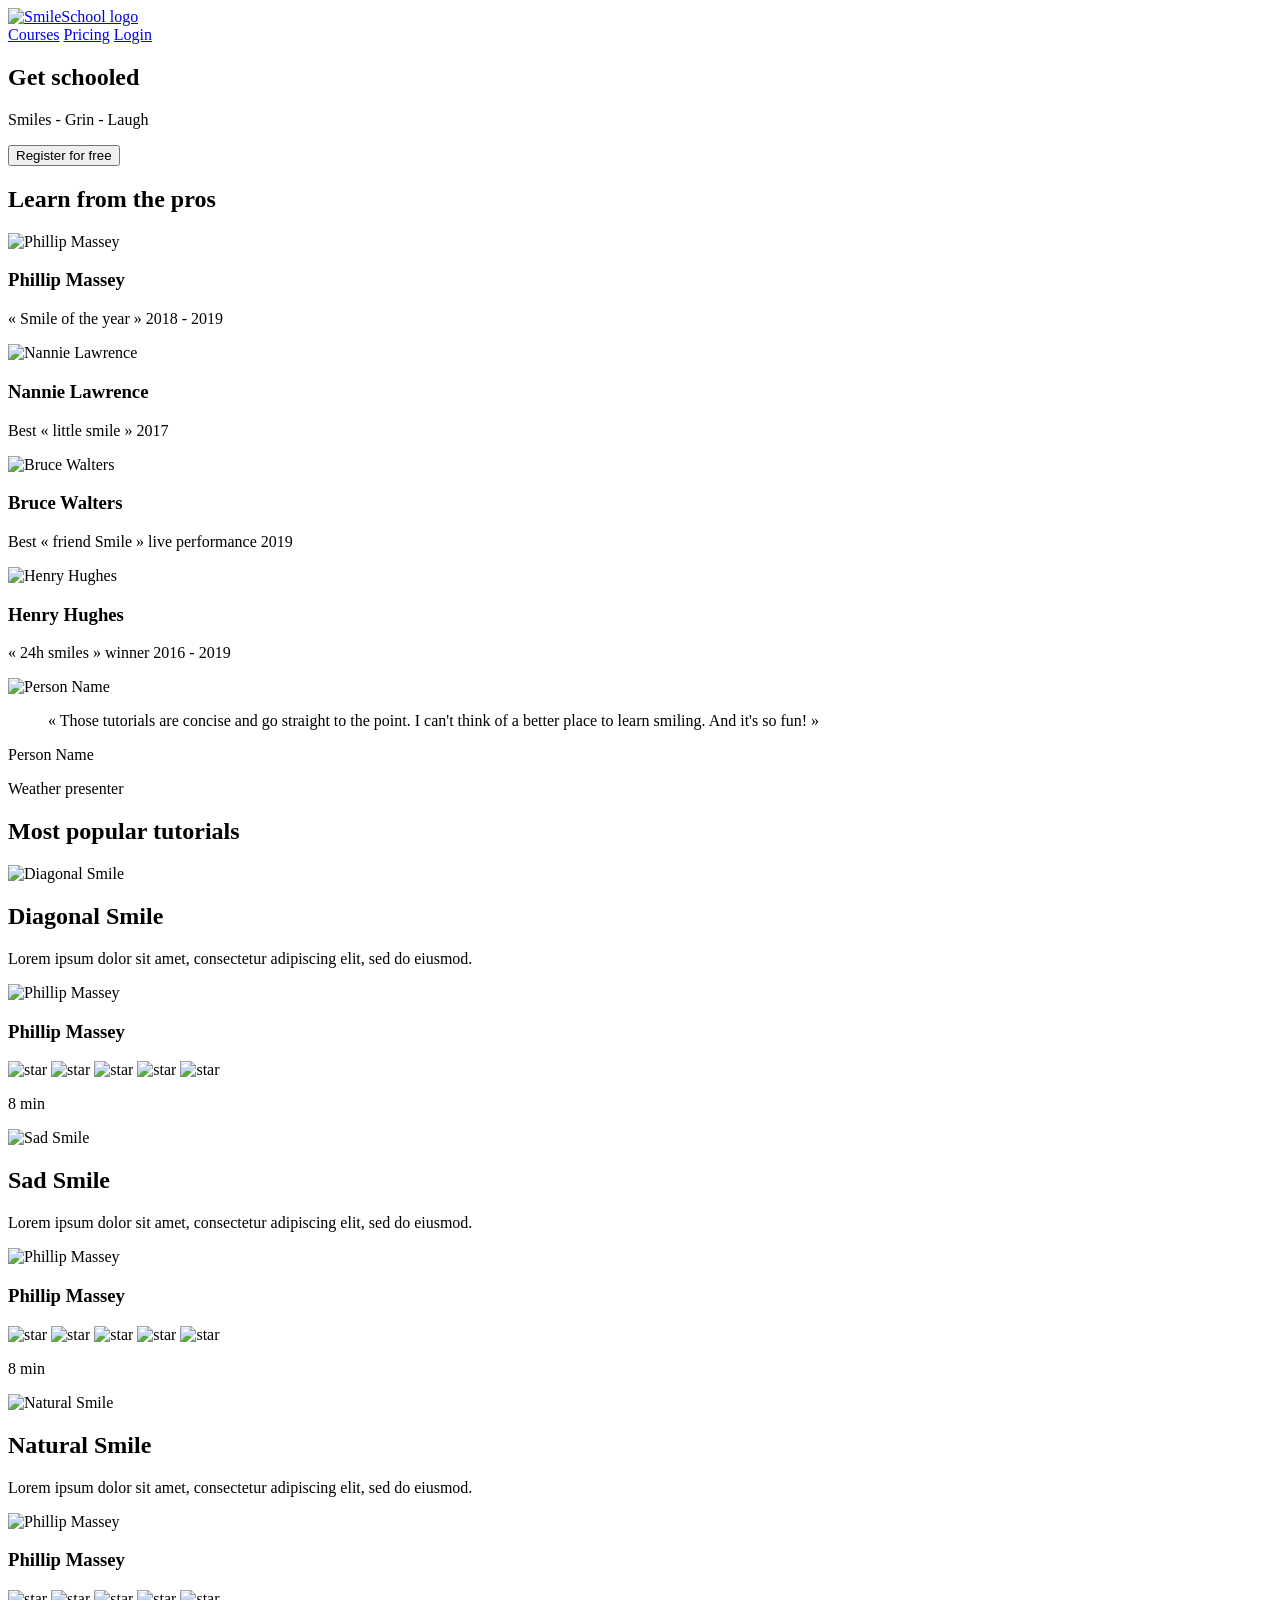
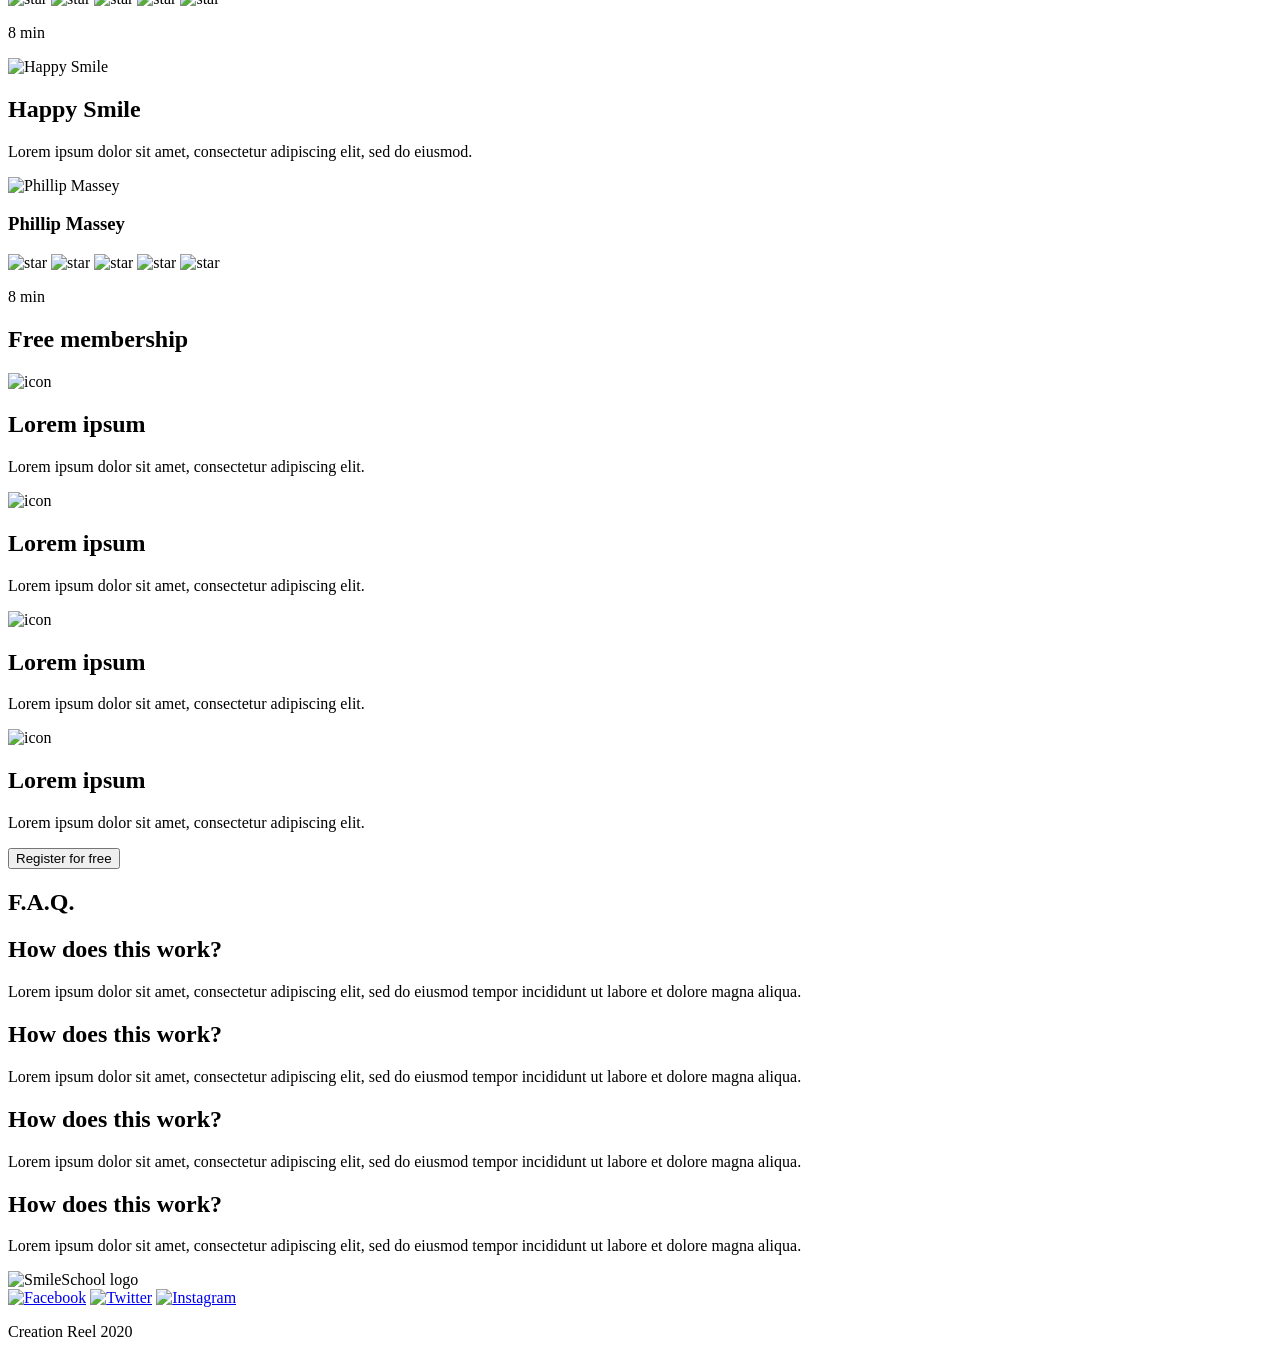
==== css_advanced/index.html @ 444fc59e "Copy indesx.html" ====
<!DOCTYPE html>
<html>
  <head>
    <meta charset="UTF-8">
    <title>SmileSchool</title>
    <link href="styles.css" rel="stylesheet">
  </head>
  <body>

<header>
  <div>
    <a href="#"><img src="logo.png" alt="SmileSchool logo" /></a>
  </div>
  <div>
    <a href="#">Courses</a>
    <a href="#">Pricing</a>
    <a href="#">Login</a>
  </div>

  <main>
  <section>

    <div>
      <h1>Get schooled</h1>
      <p>Smiles - Grin - Laugh</p>
      <button>Register for free</button>
    </div>

    <div>
      <h2>Learn from the pros</h2>
      <div>

        <div>
          <img src="phillip-massey.jpg" alt="Phillip Massey" />
          <h3>Phillip Massey</h3>
          <p>« Smile of the year » 2018 - 2019</p>
        </div>

        <div>
          <img src="nannie-lawrence.jpg" alt="Nannie Lawrence" />
          <h3>Nannie Lawrence</h3>
          <p>Best « little smile » 2017</p>
        </div>

        <div>
          <img src="bruce-walters.jpg" alt="Bruce Walters" />
          <h3>Bruce Walters</h3>
          <p>Best « friend Smile » live performance 2019</p>
        </div>

        <div>
          <img src="henry-hughes.jpg" alt="Henry Hughes" />
          <h3>Henry Hughes</h3>
          <p>« 24h smiles » winner 2016 - 2019</p>
        </div>

      </div>
    </div>

  </section>
  <main>
  <section>
    <!-- banner content from before -->
  </section>

  <section>
    <div>
      <img src="person-name.jpg" alt="Person Name" />
      <div>
        <blockquote>
          « Those tutorials are concise and go straight to the point.
          I can't think of a better place to learn smiling. And it's so fun! »
        </blockquote>
        <p>Person Name</p>
        <p>Weather presenter</p>
      </div>
    </div>
  </section>

  <section>
  <h1>Most popular tutorials</h1>

  <div>

    <div>
      <img src="diagonal-smile.jpg" alt="Diagonal Smile" />
      <h2>Diagonal Smile</h2>
      <p>Lorem ipsum dolor sit amet, consectetur adipiscing elit, sed do eiusmod.</p>
      <div>
        <img src="phillip-massey-thumb.jpg" alt="Phillip Massey" />
        <h3>Phillip Massey</h3>
      </div>
      <div>
        <div>
          <img src="star.png" alt="star" />
          <img src="star.png" alt="star" />
          <img src="star.png" alt="star" />
          <img src="star.png" alt="star" />
          <img src="star.png" alt="star" />
        </div>
        <p>8 min</p>
      </div>
    </div>

    <div>
      <img src="sad-smile.jpg" alt="Sad Smile" />
      <h2>Sad Smile</h2>
      <p>Lorem ipsum dolor sit amet, consectetur adipiscing elit, sed do eiusmod.</p>
      <div>
        <img src="phillip-massey-thumb.jpg" alt="Phillip Massey" />
        <h3>Phillip Massey</h3>
      </div>
      <div>
        <div>
          <img src="star.png" alt="star" />
          <img src="star.png" alt="star" />
          <img src="star.png" alt="star" />
          <img src="star.png" alt="star" />
          <img src="star.png" alt="star" />
        </div>
        <p>8 min</p>
      </div>
    </div>

    <div>
      <img src="natural-smile.jpg" alt="Natural Smile" />
      <h2>Natural Smile</h2>
      <p>Lorem ipsum dolor sit amet, consectetur adipiscing elit, sed do eiusmod.</p>
      <div>
        <img src="phillip-massey-thumb.jpg" alt="Phillip Massey" />
        <h3>Phillip Massey</h3>
      </div>
      <div>
        <div>
          <img src="star.png" alt="star" />
          <img src="star.png" alt="star" />
          <img src="star.png" alt="star" />
          <img src="star.png" alt="star" />
          <img src="star.png" alt="star" />
        </div>
        <p>8 min</p>
      </div>
    </div>

    <div>
      <img src="happy-smile.jpg" alt="Happy Smile" />
      <h2>Happy Smile</h2>
      <p>Lorem ipsum dolor sit amet, consectetur adipiscing elit, sed do eiusmod.</p>
      <div>
        <img src="phillip-massey-thumb.jpg" alt="Phillip Massey" />
        <h3>Phillip Massey</h3>
      </div>
      <div>
        <div>
          <img src="star.png" alt="star" />
          <img src="star.png" alt="star" />
          <img src="star.png" alt="star" />
          <img src="star.png" alt="star" />
          <img src="star.png" alt="star" />
        </div>
        <p>8 min</p>
      </div>
    </div>

  </div>
</section>

<section>
  <h1>Free membership</h1>

  <div>
    <div>
      <img src="smile-icon.png" alt="icon" />
      <h2>Lorem ipsum</h2>
      <p>Lorem ipsum dolor sit amet, consectetur adipiscing elit.</p>
    </div>
    <div>
      <img src="smile-icon.png" alt="icon" />
      <h2>Lorem ipsum</h2>
      <p>Lorem ipsum dolor sit amet, consectetur adipiscing elit.</p>
    </div>
    <div>
      <img src="smile-icon.png" alt="icon" />
      <h2>Lorem ipsum</h2>
      <p>Lorem ipsum dolor sit amet, consectetur adipiscing elit.</p>
    </div>
    <div>
      <img src="smile-icon.png" alt="icon" />
      <h2>Lorem ipsum</h2>
      <p>Lorem ipsum dolor sit amet, consectetur adipiscing elit.</p>
    </div>
  </div>

  <button>Register for free</button>
</section>
<section>
  <h1>F.A.Q.</h1>

  <div>
    <div>
      <div>
        <h2>How does this work?</h2>
        <p>Lorem ipsum dolor sit amet, consectetur adipiscing elit, sed do eiusmod tempor incididunt ut labore et dolore magna aliqua.</p>
      </div>
      <div>
        <h2>How does this work?</h2>
        <p>Lorem ipsum dolor sit amet, consectetur adipiscing elit, sed do eiusmod tempor incididunt ut labore et dolore magna aliqua.</p>
      </div>
    </div>

    <div>
      <div>
        <h2>How does this work?</h2>
        <p>Lorem ipsum dolor sit amet, consectetur adipiscing elit, sed do eiusmod tempor incididunt ut labore et dolore magna aliqua.</p>
      </div>
      <div>
        <h2>How does this work?</h2>
        <p>Lorem ipsum dolor sit amet, consectetur adipiscing elit, sed do eiusmod tempor incididunt ut labore et dolore magna aliqua.</p>
      </div>
    </div>
  </div>
</section>

<footer>
  <div>
    <div>
      <img src="logo.png" alt="SmileSchool logo" />
      <div>
        <a href="#"><img src="facebook.png" alt="Facebook" /></a>
        <a href="#"><img src="twitter.png" alt="Twitter" /></a>
        <a href="#"><img src="instagram.png" alt="Instagram" /></a>
      </div>
    </div>
    <p>Creation Reel 2020</p>
  </div>
</footer>

</main> 
</header>

  </body>
</html>
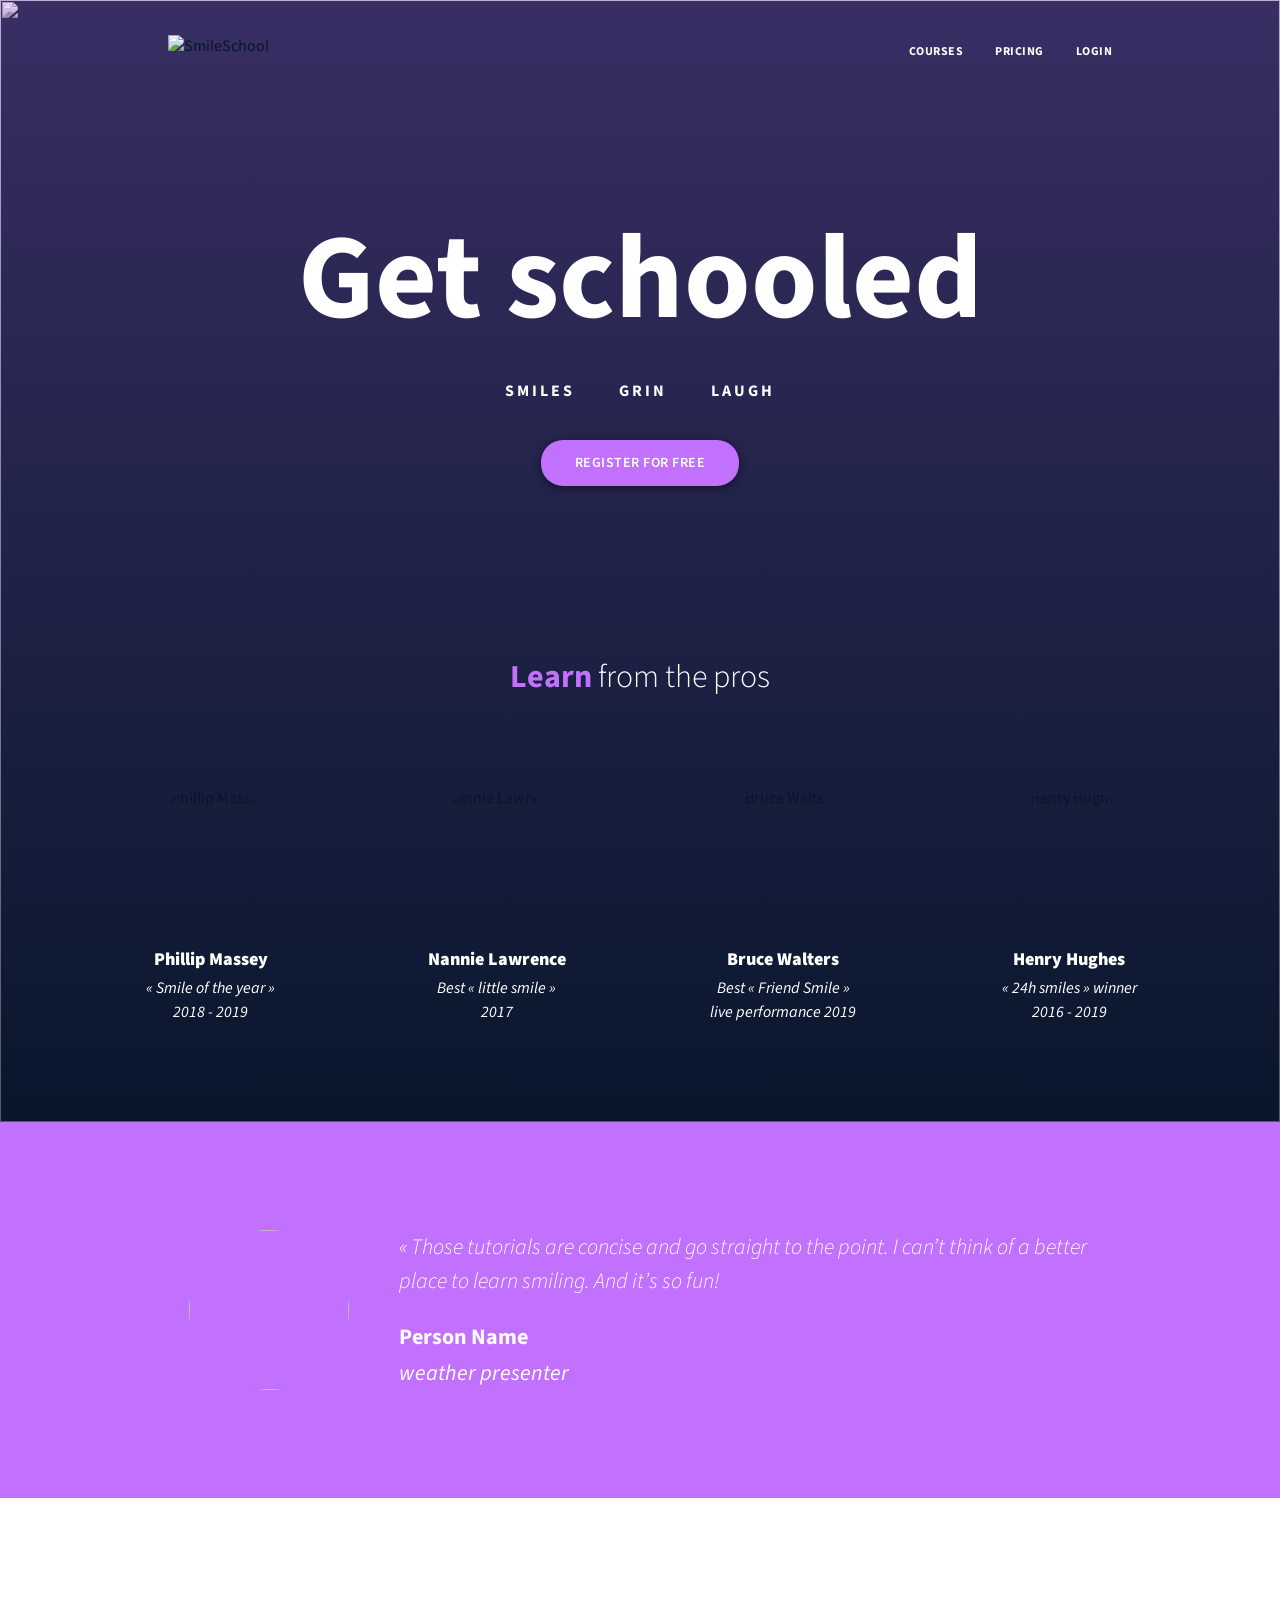
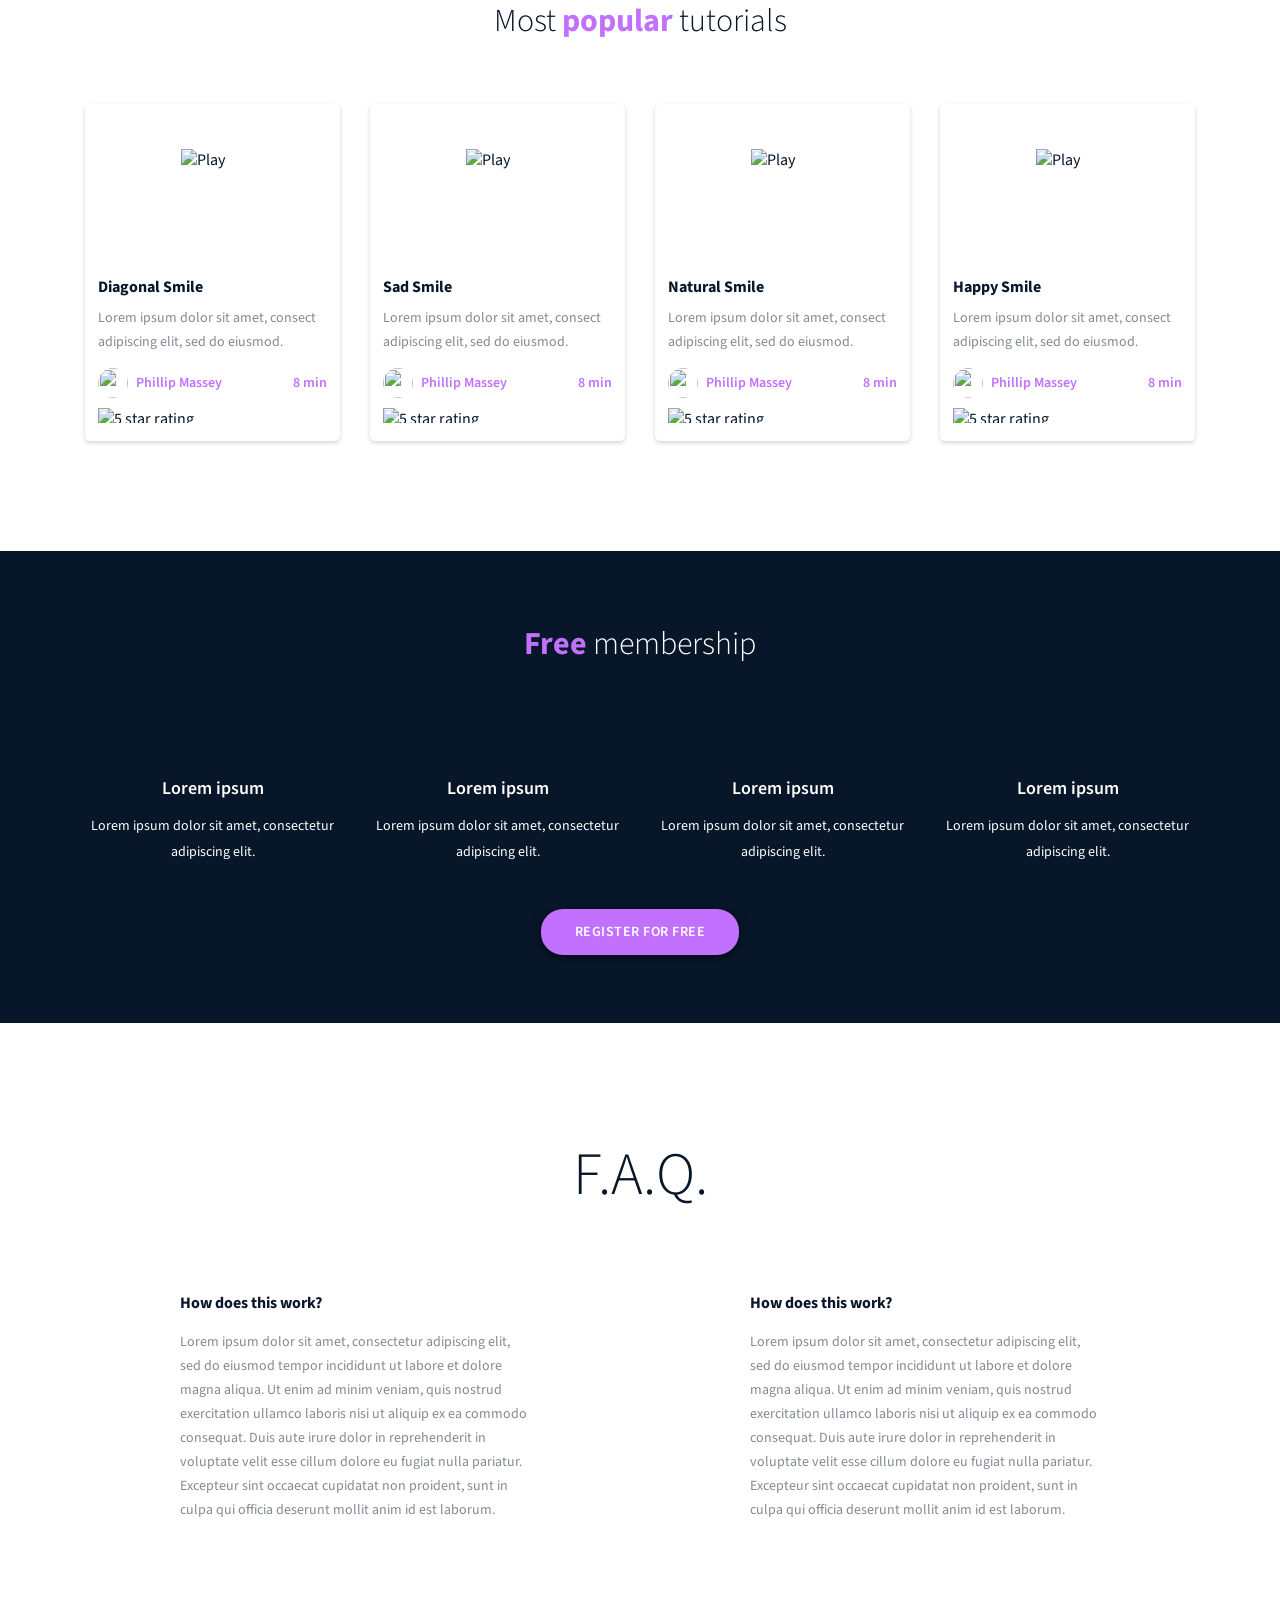
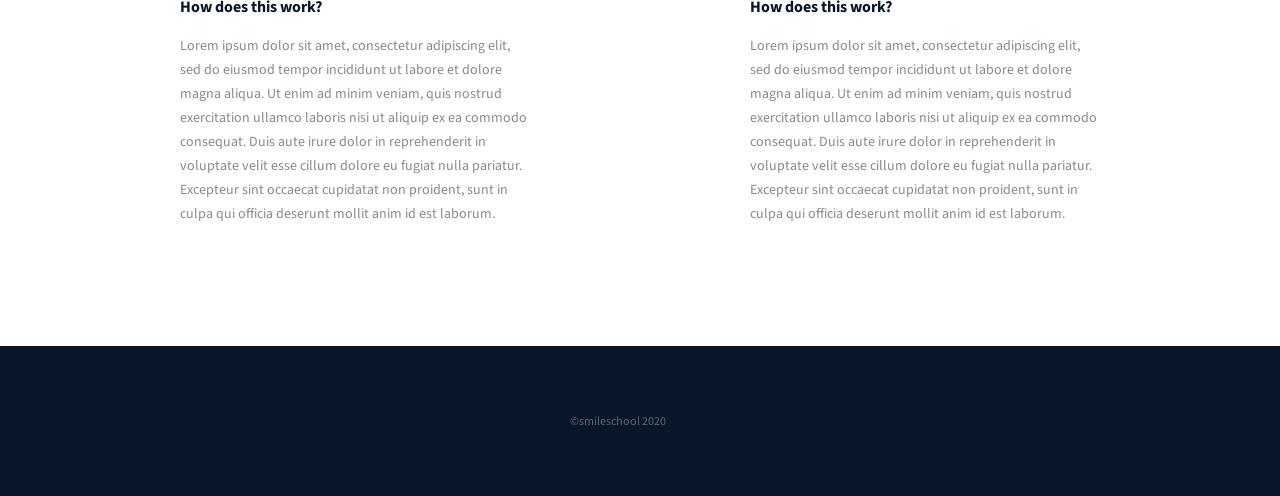
==== commit 89d6910a: "Updated index.html and removed local logo.png" ====
--- a/css_advanced/index.html
+++ b/css_advanced/index.html
@@ -1,242 +1,233 @@
 <!DOCTYPE html>
-<html>
-  <head>
-    <meta charset="UTF-8">
-    <title>SmileSchool</title>
-    <link href="styles.css" rel="stylesheet">
-  </head>
-  <body>
+<html lang="en">
+<head>
+<meta charset="UTF-8">
+<meta name="viewport" content="width=device-width, initial-scale=1.0">
+<title>SmileSchool — Get Schooled</title>
+<link rel="preconnect" href="https://fonts.googleapis.com">
+<link rel="preconnect" href="https://fonts.gstatic.com" crossorigin>
+<link href="https://fonts.googleapis.com/css2?family=Coiny&family=Source+Sans+Pro:ital,wght@0,300;0,400;0,600;0,700;0,900;1,400&display=swap" rel="stylesheet">
+<link rel="stylesheet" href="styles.css">
+</head>
+<body>
+ 
+<!-- HERO + HEADER -->
+<section class="hero" id="top">
+  <img class="hero__bg" src="https://raw.githubusercontent.com/amtoha-prog/image-repo/main/Advanced%20HTML%20Homework%20Resources%20%5BFrontend%20Web%20Dev%5D/bg.jpg" alt="">
+ 
+  <header class="site-header">
+    <div class="container">
+      <a href="#top">
+        <img class="logo-mark" src="https://raw.githubusercontent.com/amtoha-prog/image-repo/main/Advanced%20HTML%20Homework%20Resources%20%5BFrontend%20Web%20Dev%5D/logo.svg" alt="SmileSchool">
+      </a>
+      <nav class="site-nav" aria-label="Primary">
+        <ul>
+          <li><a href="#tutorials">Courses</a></li>
+          <li><a href="#membership">Pricing</a></li>
+          <li><a href="#">Login</a></li>
+        </ul>
+      </nav>
+      <button class="nav-toggle" aria-label="Toggle menu"><span></span><span></span><span></span></button>
+    </div>
+  </header>
+ 
+  <div class="hero__content container">
+    <h1 class="hero__title">Get schooled</h1>
+    <p class="hero__tagline">
+      <span>Smiles</span><span>Grin</span><span>Laugh</span>
+    </p>
+    <div class="hero__cta">
+      <a href="#membership" class="btn-primary">Register for free</a>
+    </div>
+ 
+    <h2 class="hero__subheading"><strong>Learn</strong> <span>from the pros</span></h2>
+ 
+    <div class="pros">
+      <div class="pro-card">
+        <img class="pro-card__avatar" src="https://raw.githubusercontent.com/amtoha-prog/image-repo/main/Advanced%20HTML%20Homework%20Resources%20%5BFrontend%20Web%20Dev%5D/philip.jpg" alt="Phillip Massey">
+        <p class="pro-card__name">Phillip Massey</p>
+        <p class="pro-card__quote">« Smile of the year » 2018 - 2019</p>
+      </div>
+      <div class="pro-card">
+        <img class="pro-card__avatar" src="https://raw.githubusercontent.com/amtoha-prog/image-repo/main/Advanced%20HTML%20Homework%20Resources%20%5BFrontend%20Web%20Dev%5D/nannie.jpg" alt="Nannie Lawrence">
+        <p class="pro-card__name">Nannie Lawrence</p>
+        <p class="pro-card__quote">Best « little smile » 2017</p>
+      </div>
+      <div class="pro-card">
+        <img class="pro-card__avatar" src="https://raw.githubusercontent.com/amtoha-prog/image-repo/main/Advanced%20HTML%20Homework%20Resources%20%5BFrontend%20Web%20Dev%5D/bruce.jpg" alt="Bruce Walters">
+        <p class="pro-card__name">Bruce Walters</p>
+        <p class="pro-card__quote">Best « Friend Smile » live performance 2019</p>
+      </div>
+      <div class="pro-card">
+        <img class="pro-card__avatar" src="https://raw.githubusercontent.com/amtoha-prog/image-repo/main/Advanced%20HTML%20Homework%20Resources%20%5BFrontend%20Web%20Dev%5D/henry.jpg" alt="Henry Hughes">
+        <p class="pro-card__name">Henry Hughes</p>
+        <p class="pro-card__quote">« 24h smiles » winner 2016 - 2019</p>
+      </div>
+    </div>
+  </div>
+</section>
+ 
+<!-- TESTIMONIAL -->
+<section class="testimonial">
+  <div class="container">
+    <img class="testimonial__avatar" src="https://raw.githubusercontent.com/amtoha-prog/image-repo/main/Advanced%20HTML%20Homework%20Resources%20%5BFrontend%20Web%20Dev%5D/testimonial.jpg" alt="">
+    <div>
+      <p class="testimonial__quote">« Those tutorials are concise and go straight to the point. I can’t think of a better place to learn smiling. And it’s so fun!</p>
+      <p class="testimonial__name">Person Name</p>
+      <p class="testimonial__role">weather presenter</p>
+    </div>
+  </div>
+</section>
+ 
+<!-- ============================= TUTORIALS ============================= -->
+<section class="tutorials" id="tutorials">
+  <div class="container">
+    <h2 class="tutorials__heading">Most <strong>popular</strong> tutorials</h2>
+ 
+    <div class="tutorials__grid">
+ 
+      <article class="tuto-card">
+        <div class="tuto-card__preview" style="background-image:url('https://raw.githubusercontent.com/amtoha-prog/image-repo/main/Advanced%20HTML%20Homework%20Resources%20%5BFrontend%20Web%20Dev%5D/video-1.jpg')">
+          <img class="tuto-card__play" src="https://raw.githubusercontent.com/amtoha-prog/image-repo/main/Advanced%20HTML%20Homework%20Resources%20%5BFrontend%20Web%20Dev%5D/play.svg" alt="Play">
+        </div>
+        <div class="tuto-card__body">
+          <h3 class="tuto-card__title">Diagonal Smile</h3>
+          <p class="tuto-card__desc">Lorem ipsum dolor sit amet, consect adipiscing elit, sed do eiusmod.</p>
+          <div class="tuto-card__meta">
+            <img class="tuto-card__avatar" src="https://raw.githubusercontent.com/amtoha-prog/image-repo/main/Advanced%20HTML%20Homework%20Resources%20%5BFrontend%20Web%20Dev%5D/philip.jpg" alt="">
+            <span class="tuto-card__author">Phillip Massey</span>
+            <span class="tuto-card__duration">8 min</span>
+          </div>
+          <img class="tuto-card__rating" src="https://raw.githubusercontent.com/amtoha-prog/image-repo/main/Advanced%20HTML%20Homework%20Resources%20%5BFrontend%20Web%20Dev%5D/rating.svg" alt="5 star rating">
+        </div>
+      </article>
+ 
+      <article class="tuto-card">
+        <div class="tuto-card__preview" style="background-image:url('https://raw.githubusercontent.com/amtoha-prog/image-repo/main/Advanced%20HTML%20Homework%20Resources%20%5BFrontend%20Web%20Dev%5D/video-2.jpg')">
+          <img class="tuto-card__play" src="https://raw.githubusercontent.com/amtoha-prog/image-repo/main/Advanced%20HTML%20Homework%20Resources%20%5BFrontend%20Web%20Dev%5D/play.svg" alt="Play">
+        </div>
+        <div class="tuto-card__body">
+          <h3 class="tuto-card__title">Sad Smile</h3>
+          <p class="tuto-card__desc">Lorem ipsum dolor sit amet, consect adipiscing elit, sed do eiusmod.</p>
+          <div class="tuto-card__meta">
+            <img class="tuto-card__avatar" src="https://raw.githubusercontent.com/amtoha-prog/image-repo/main/Advanced%20HTML%20Homework%20Resources%20%5BFrontend%20Web%20Dev%5D/philip.jpg" alt="">
+            <span class="tuto-card__author">Phillip Massey</span>
+            <span class="tuto-card__duration">8 min</span>
+          </div>
+          <img class="tuto-card__rating" src="https://raw.githubusercontent.com/amtoha-prog/image-repo/main/Advanced%20HTML%20Homework%20Resources%20%5BFrontend%20Web%20Dev%5D/rating.svg" alt="5 star rating">
+        </div>
+      </article>
+ 
+      <article class="tuto-card">
+        <div class="tuto-card__preview" style="background-image:url('https://raw.githubusercontent.com/amtoha-prog/image-repo/main/Advanced%20HTML%20Homework%20Resources%20%5BFrontend%20Web%20Dev%5D/video-3.jpg')">
+          <img class="tuto-card__play" src="https://raw.githubusercontent.com/amtoha-prog/image-repo/main/Advanced%20HTML%20Homework%20Resources%20%5BFrontend%20Web%20Dev%5D/play.svg" alt="Play">
+        </div>
+        <div class="tuto-card__body">
+          <h3 class="tuto-card__title">Natural Smile</h3>
+          <p class="tuto-card__desc">Lorem ipsum dolor sit amet, consect adipiscing elit, sed do eiusmod.</p>
+          <div class="tuto-card__meta">
+            <img class="tuto-card__avatar" src="https://raw.githubusercontent.com/amtoha-prog/image-repo/main/Advanced%20HTML%20Homework%20Resources%20%5BFrontend%20Web%20Dev%5D/philip.jpg" alt="">
+            <span class="tuto-card__author">Phillip Massey</span>
+            <span class="tuto-card__duration">8 min</span>
+          </div>
+          <img class="tuto-card__rating" src="https://raw.githubusercontent.com/amtoha-prog/image-repo/main/Advanced%20HTML%20Homework%20Resources%20%5BFrontend%20Web%20Dev%5D/rating.svg" alt="5 star rating">
+        </div>
+      </article>
+ 
+      <article class="tuto-card">
+        <div class="tuto-card__preview" style="background-image:url('https://raw.githubusercontent.com/amtoha-prog/image-repo/main/Advanced%20HTML%20Homework%20Resources%20%5BFrontend%20Web%20Dev%5D/video-4.jpg')">
+          <img class="tuto-card__play" src="https://raw.githubusercontent.com/amtoha-prog/image-repo/main/Advanced%20HTML%20Homework%20Resources%20%5BFrontend%20Web%20Dev%5D/play.svg" alt="Play">
+        </div>
+        <div class="tuto-card__body">
+          <h3 class="tuto-card__title">Happy Smile</h3>
+          <p class="tuto-card__desc">Lorem ipsum dolor sit amet, consect adipiscing elit, sed do eiusmod.</p>
+          <div class="tuto-card__meta">
+            <img class="tuto-card__avatar" src="https://raw.githubusercontent.com/amtoha-prog/image-repo/main/Advanced%20HTML%20Homework%20Resources%20%5BFrontend%20Web%20Dev%5D/philip.jpg" alt="">
+            <span class="tuto-card__author">Phillip Massey</span>
+            <span class="tuto-card__duration">8 min</span>
+          </div>
+          <img class="tuto-card__rating" src="https://raw.githubusercontent.com/amtoha-prog/image-repo/main/Advanced%20HTML%20Homework%20Resources%20%5BFrontend%20Web%20Dev%5D/rating.svg" alt="5 star rating">
+        </div>
+      </article>
+ 
+    </div>
+  </div>
+</section>
+ 
+<!-- ============================= FREE MEMBERSHIP ============================= -->
+<section class="membership" id="membership">
+  <div class="container">
+    <h2 class="membership__heading"><strong>Free</strong> <span>membership</span></h2>
+ 
+    <div class="membership__grid">
+      <div class="dot-item">
+        <img class="dot-item__icon" src="https://raw.githubusercontent.com/amtoha-prog/image-repo/main/Advanced%20HTML%20Homework%20Resources%20%5BFrontend%20Web%20Dev%5D/smile-white.png" alt="">
+        <p class="dot-item__title">Lorem ipsum</p>
+        <p class="dot-item__desc">Lorem ipsum dolor sit amet, consectetur adipiscing elit.</p>
+      </div>
+      <div class="dot-item">
+        <img class="dot-item__icon" src="https://raw.githubusercontent.com/amtoha-prog/image-repo/main/Advanced%20HTML%20Homework%20Resources%20%5BFrontend%20Web%20Dev%5D/smile-white.png" alt="">
+        <p class="dot-item__title">Lorem ipsum</p>
+        <p class="dot-item__desc">Lorem ipsum dolor sit amet, consectetur adipiscing elit.</p>
+      </div>
+      <div class="dot-item">
+        <img class="dot-item__icon" src="https://raw.githubusercontent.com/amtoha-prog/image-repo/main/Advanced%20HTML%20Homework%20Resources%20%5BFrontend%20Web%20Dev%5D/smile-white.png" alt="">
+        <p class="dot-item__title">Lorem ipsum</p>
+        <p class="dot-item__desc">Lorem ipsum dolor sit amet, consectetur adipiscing elit.</p>
+      </div>
+      <div class="dot-item">
+        <img class="dot-item__icon" src="https://raw.githubusercontent.com/amtoha-prog/image-repo/main/Advanced%20HTML%20Homework%20Resources%20%5BFrontend%20Web%20Dev%5D/smile-white.png" alt="">
+        <p class="dot-item__title">Lorem ipsum</p>
+        <p class="dot-item__desc">Lorem ipsum dolor sit amet, consectetur adipiscing elit.</p>
+      </div>
+    </div>
+ 
+    <a href="#" class="btn-primary">Register for free</a>
+  </div>
+</section>
+ 
+<!-- ============================= FAQ ============================= -->
+<section class="faq" id="faq">
+  <div class="container">
+    <h2 class="faq__heading">F.A.Q.</h2>
+ 
+    <div class="faq__grid">
+      <div class="faq-item">
+        <h3 class="faq-item__question">How does this work?</h3>
+        <p class="faq-item__answer">Lorem ipsum dolor sit amet, consectetur adipiscing elit, sed do eiusmod tempor incididunt ut labore et dolore magna aliqua. Ut enim ad minim veniam, quis nostrud exercitation ullamco laboris nisi ut aliquip ex ea commodo consequat. Duis aute irure dolor in reprehenderit in voluptate velit esse cillum dolore eu fugiat nulla pariatur. Excepteur sint occaecat cupidatat non proident, sunt in culpa qui officia deserunt mollit anim id est laborum.</p>
+      </div>
+      <div class="faq-item">
+        <h3 class="faq-item__question">How does this work?</h3>
+        <p class="faq-item__answer">Lorem ipsum dolor sit amet, consectetur adipiscing elit, sed do eiusmod tempor incididunt ut labore et dolore magna aliqua. Ut enim ad minim veniam, quis nostrud exercitation ullamco laboris nisi ut aliquip ex ea commodo consequat. Duis aute irure dolor in reprehenderit in voluptate velit esse cillum dolore eu fugiat nulla pariatur. Excepteur sint occaecat cupidatat non proident, sunt in culpa qui officia deserunt mollit anim id est laborum.</p>
+      </div>
+      <div class="faq-item">
+        <h3 class="faq-item__question">How does this work?</h3>
+        <p class="faq-item__answer">Lorem ipsum dolor sit amet, consectetur adipiscing elit, sed do eiusmod tempor incididunt ut labore et dolore magna aliqua. Ut enim ad minim veniam, quis nostrud exercitation ullamco laboris nisi ut aliquip ex ea commodo consequat. Duis aute irure dolor in reprehenderit in voluptate velit esse cillum dolore eu fugiat nulla pariatur. Excepteur sint occaecat cupidatat non proident, sunt in culpa qui officia deserunt mollit anim id est laborum.</p>
+      </div>
+      <div class="faq-item">
+        <h3 class="faq-item__question">How does this work?</h3>
+        <p class="faq-item__answer">Lorem ipsum dolor sit amet, consectetur adipiscing elit, sed do eiusmod tempor incididunt ut labore et dolore magna aliqua. Ut enim ad minim veniam, quis nostrud exercitation ullamco laboris nisi ut aliquip ex ea commodo consequat. Duis aute irure dolor in reprehenderit in voluptate velit esse cillum dolore eu fugiat nulla pariatur. Excepteur sint occaecat cupidatat non proident, sunt in culpa qui officia deserunt mollit anim id est laborum.</p>
+      </div>
+    </div>
+  </div>
+</section>
+ 
+<footer class="site-footer">
+  <div class="container">
+    <a href="#top" class="footer-logo">
+      <img src="https://raw.githubusercontent.com/amtoha-prog/image-repo/refs/heads/main/Advanced%20HTML%20Homework%20Resources%20%5BFrontend%20Web%20Dev%5D/logo.svg" alt="">
+    
+    </a>
 
-<header>
-  <div>
-    <a href="#"><img src="logo.png" alt="SmileSchool logo" /></a>
-  </div>
-  <div>
-    <a href="#">Courses</a>
-    <a href="#">Pricing</a>
-    <a href="#">Login</a>
-  </div>
+    <p class="footer-copyright">©smileschool 2020</p>
 
-  <main>
-  <section>
-
-    <div>
-      <h1>Get schooled</h1>
-      <p>Smiles - Grin - Laugh</p>
-      <button>Register for free</button>
-    </div>
-
-    <div>
-      <h2>Learn from the pros</h2>
-      <div>
-
-        <div>
-          <img src="phillip-massey.jpg" alt="Phillip Massey" />
-          <h3>Phillip Massey</h3>
-          <p>« Smile of the year » 2018 - 2019</p>
-        </div>
-
-        <div>
-          <img src="nannie-lawrence.jpg" alt="Nannie Lawrence" />
-          <h3>Nannie Lawrence</h3>
-          <p>Best « little smile » 2017</p>
-        </div>
-
-        <div>
-          <img src="bruce-walters.jpg" alt="Bruce Walters" />
-          <h3>Bruce Walters</h3>
-          <p>Best « friend Smile » live performance 2019</p>
-        </div>
-
-        <div>
-          <img src="henry-hughes.jpg" alt="Henry Hughes" />
-          <h3>Henry Hughes</h3>
-          <p>« 24h smiles » winner 2016 - 2019</p>
-        </div>
-
-      </div>
-    </div>
-
-  </section>
-  <main>
-  <section>
-    <!-- banner content from before -->
-  </section>
-
-  <section>
-    <div>
-      <img src="person-name.jpg" alt="Person Name" />
-      <div>
-        <blockquote>
-          « Those tutorials are concise and go straight to the point.
-          I can't think of a better place to learn smiling. And it's so fun! »
-        </blockquote>
-        <p>Person Name</p>
-        <p>Weather presenter</p>
-      </div>
-    </div>
-  </section>
-
-  <section>
-  <h1>Most popular tutorials</h1>
-
-  <div>
-
-    <div>
-      <img src="diagonal-smile.jpg" alt="Diagonal Smile" />
-      <h2>Diagonal Smile</h2>
-      <p>Lorem ipsum dolor sit amet, consectetur adipiscing elit, sed do eiusmod.</p>
-      <div>
-        <img src="phillip-massey-thumb.jpg" alt="Phillip Massey" />
-        <h3>Phillip Massey</h3>
-      </div>
-      <div>
-        <div>
-          <img src="star.png" alt="star" />
-          <img src="star.png" alt="star" />
-          <img src="star.png" alt="star" />
-          <img src="star.png" alt="star" />
-          <img src="star.png" alt="star" />
-        </div>
-        <p>8 min</p>
-      </div>
-    </div>
-
-    <div>
-      <img src="sad-smile.jpg" alt="Sad Smile" />
-      <h2>Sad Smile</h2>
-      <p>Lorem ipsum dolor sit amet, consectetur adipiscing elit, sed do eiusmod.</p>
-      <div>
-        <img src="phillip-massey-thumb.jpg" alt="Phillip Massey" />
-        <h3>Phillip Massey</h3>
-      </div>
-      <div>
-        <div>
-          <img src="star.png" alt="star" />
-          <img src="star.png" alt="star" />
-          <img src="star.png" alt="star" />
-          <img src="star.png" alt="star" />
-          <img src="star.png" alt="star" />
-        </div>
-        <p>8 min</p>
-      </div>
-    </div>
-
-    <div>
-      <img src="natural-smile.jpg" alt="Natural Smile" />
-      <h2>Natural Smile</h2>
-      <p>Lorem ipsum dolor sit amet, consectetur adipiscing elit, sed do eiusmod.</p>
-      <div>
-        <img src="phillip-massey-thumb.jpg" alt="Phillip Massey" />
-        <h3>Phillip Massey</h3>
-      </div>
-      <div>
-        <div>
-          <img src="star.png" alt="star" />
-          <img src="star.png" alt="star" />
-          <img src="star.png" alt="star" />
-          <img src="star.png" alt="star" />
-          <img src="star.png" alt="star" />
-        </div>
-        <p>8 min</p>
-      </div>
-    </div>
-
-    <div>
-      <img src="happy-smile.jpg" alt="Happy Smile" />
-      <h2>Happy Smile</h2>
-      <p>Lorem ipsum dolor sit amet, consectetur adipiscing elit, sed do eiusmod.</p>
-      <div>
-        <img src="phillip-massey-thumb.jpg" alt="Phillip Massey" />
-        <h3>Phillip Massey</h3>
-      </div>
-      <div>
-        <div>
-          <img src="star.png" alt="star" />
-          <img src="star.png" alt="star" />
-          <img src="star.png" alt="star" />
-          <img src="star.png" alt="star" />
-          <img src="star.png" alt="star" />
-        </div>
-        <p>8 min</p>
-      </div>
-    </div>
-
-  </div>
-</section>
-
-<section>
-  <h1>Free membership</h1>
-
-  <div>
-    <div>
-      <img src="smile-icon.png" alt="icon" />
-      <h2>Lorem ipsum</h2>
-      <p>Lorem ipsum dolor sit amet, consectetur adipiscing elit.</p>
-    </div>
-    <div>
-      <img src="smile-icon.png" alt="icon" />
-      <h2>Lorem ipsum</h2>
-      <p>Lorem ipsum dolor sit amet, consectetur adipiscing elit.</p>
-    </div>
-    <div>
-      <img src="smile-icon.png" alt="icon" />
-      <h2>Lorem ipsum</h2>
-      <p>Lorem ipsum dolor sit amet, consectetur adipiscing elit.</p>
-    </div>
-    <div>
-      <img src="smile-icon.png" alt="icon" />
-      <h2>Lorem ipsum</h2>
-      <p>Lorem ipsum dolor sit amet, consectetur adipiscing elit.</p>
-    </div>
-  </div>
-
-  <button>Register for free</button>
-</section>
-<section>
-  <h1>F.A.Q.</h1>
-
-  <div>
-    <div>
-      <div>
-        <h2>How does this work?</h2>
-        <p>Lorem ipsum dolor sit amet, consectetur adipiscing elit, sed do eiusmod tempor incididunt ut labore et dolore magna aliqua.</p>
-      </div>
-      <div>
-        <h2>How does this work?</h2>
-        <p>Lorem ipsum dolor sit amet, consectetur adipiscing elit, sed do eiusmod tempor incididunt ut labore et dolore magna aliqua.</p>
-      </div>
-    </div>
-
-    <div>
-      <div>
-        <h2>How does this work?</h2>
-        <p>Lorem ipsum dolor sit amet, consectetur adipiscing elit, sed do eiusmod tempor incididunt ut labore et dolore magna aliqua.</p>
-      </div>
-      <div>
-        <h2>How does this work?</h2>
-        <p>Lorem ipsum dolor sit amet, consectetur adipiscing elit, sed do eiusmod tempor incididunt ut labore et dolore magna aliqua.</p>
-      </div>
-    </div>
-  </div>
-</section>
-
-<footer>
-  <div>
-    <div>
-      <img src="logo.png" alt="SmileSchool logo" />
-      <div>
-        <a href="#"><img src="facebook.png" alt="Facebook" /></a>
-        <a href="#"><img src="twitter.png" alt="Twitter" /></a>
-        <a href="#"><img src="instagram.png" alt="Instagram" /></a>
-      </div>
-    </div>
-    <p>Creation Reel 2020</p>
+    <div class="social-icons">
+      <a href="#" aria-label="Instagram"><img src="https://www.figma.com/api/mcp/asset/7c6c33ae-8fef-4a61-8e79-6535f36e4383.svg" alt=""></a>
+      <a href="#" aria-label="Twitter"><img src="https://www.figma.com/api/mcp/asset/18f39cf5-e6c3-4930-839e-f21118ec01d1.svg" alt=""></a>
+      <a href="#" aria-label="Facebook"><img src="https://www.figma.com/api/mcp/asset/54784536-25a1-45f1-b73b-b48c7c2c6ed4.svg" alt=""></a>
+    </div>
   </div>
 </footer>
 
-</main> 
-</header>
-
-  </body>
+</body>
 </html>
--- a/css_advanced/styles.css
+++ b/css_advanced/styles.css
@@ -0,0 +1,636 @@
+:root {
+  --navy: #071629;
+  --navy-muted: rgba(7, 22, 41, 0.5);
+  --purple: #c271ff;
+  --white: #ffffff;
+  --white-muted: rgba(255, 255, 255, 0.35);
+
+  --font-body: "Source Sans Pro", sans-serif;
+  --font-logo: "Coiny", cursive;
+
+  --page-width: 1440px;
+}
+
+* { box-sizing: border-box; }
+
+html { scroll-behavior: smooth; }
+
+body {
+  margin: 0;
+  font-family: var(--font-body);
+  color: var(--navy);
+  background: var(--white);
+  -webkit-font-smoothing: antialiased;
+}
+
+img { display: block; max-width: 100%; }
+
+a { text-decoration: none; color: inherit; }
+
+button { font-family: inherit; cursor: pointer; border: none; }
+
+.container {
+  max-width: var(--page-width);
+  margin: 0 auto;
+  position: relative;
+}
+
+.visually-hidden {
+  position: absolute;
+  width: 1px; height: 1px;
+  overflow: hidden;
+  clip: rect(0 0 0 0);
+  white-space: nowrap;
+}
+
+/* Buttons ---------------------------------------------------------------- */
+
+.btn-primary {
+  display: inline-block;
+  background: var(--purple);
+  color: var(--white);
+  font-weight: 600;
+  font-size: 14px;
+  letter-spacing: 0.5px;
+  text-transform: uppercase;
+  padding: 13px 34px;
+  border-radius: 22px;
+  box-shadow: 0 2px 10px rgba(0, 0, 0, 0.5);
+  transition: transform 0.15s ease, box-shadow 0.15s ease;
+}
+
+.btn-primary:hover {
+  transform: translateY(-2px);
+  box-shadow: 0 6px 16px rgba(0, 0, 0, 0.4);
+}
+
+.btn-primary:focus-visible {
+  outline: 3px solid var(--white);
+  outline-offset: 2px;
+}
+
+/* ==========================================================================
+   Header
+   ========================================================================== */
+
+.site-header {
+  position: absolute;
+  top: 35px;
+  left: 0;
+  right: 0;
+  z-index: 10;
+}
+
+.site-header .container {
+  display: flex;
+  align-items: center;
+  justify-content: space-between;
+  padding: 0 168px;
+}
+
+.logo-mark {
+  height: 30px;
+  width: auto;
+}
+
+.site-nav ul {
+  list-style: none;
+  display: flex;
+  gap: 32px;
+  margin: 0;
+  padding: 0;
+}
+
+.site-nav a {
+  font-weight: 700;
+  font-size: 12px;
+  letter-spacing: 0.5px;
+  color: var(--white);
+  text-transform: uppercase;
+}
+
+.nav-toggle {
+  display: none;
+  background: none;
+  padding: 4px;
+}
+.nav-toggle span {
+  display: block;
+  width: 24px;
+  height: 2px;
+  background: var(--white);
+  margin: 5px 0;
+}
+
+.hero__bg {
+  position: absolute;
+  inset: 0;
+  width: 100%;
+  height: 100%;
+  object-fit: cover;
+  object-position: center top;
+  filter: grayscale(100%);
+}
+
+.hero::after {
+  content: "";
+  position: absolute;
+  inset: 0;
+  background: linear-gradient(180deg, rgba(194,113,255,0.25), rgba(7,22,41,0.6));
+  z-index: 1;
+}
+
+/* ==========================================================================
+   Hero
+   ========================================================================== */
+
+.hero {
+  position: relative;
+  min-height: 1093px;
+  background: #0a1830;
+  overflow: hidden;
+}
+
+.hero__bg {
+  position: absolute;
+  inset: 0;
+  width: 100%;
+  height: 100%;
+  object-fit: cover;
+  object-position: center top;
+}
+
+.hero__content {
+  position: relative;
+  z-index: 2;
+  padding-top: 220px;
+  text-align: center;
+}
+
+.hero__title {
+  margin: 0;
+  font-size: 120px;
+  font-weight: 700;
+  line-height: 1;
+  color: var(--white);
+}
+
+.hero__tagline {
+  margin: 40px 0 0;
+  display: flex;
+  justify-content: center;
+  gap: 44px;
+  font-size: 16px;
+  font-weight: 700;
+  letter-spacing: 3px;
+  color: var(--white);
+  text-transform: uppercase;
+}
+
+.hero__cta {
+  margin-top: 38px;
+}
+
+.hero__subheading {
+  margin: 168px 0 0;
+  font-size: 32px;
+  text-align: center;
+  color: var(--white);
+}
+
+.hero__subheading strong {
+  color: var(--purple);
+  font-weight: 700;
+}
+.hero__subheading span {
+  font-weight: 300;
+}
+
+.pros {
+  margin: 87px auto 0;
+  max-width: 1009px;
+  display: flex;
+  justify-content: space-between;
+  gap: 24px;
+  padding-bottom: 98px;
+}
+
+.pro-card {
+  width: 150px;
+  text-align: center;
+}
+
+.pro-card__avatar {
+  width: 150px;
+  height: 150px;
+  border-radius: 50%;
+  object-fit: cover;
+  margin: 0 auto;
+}
+
+.pro-card__name {
+  margin: 10px 0 0;
+  font-size: 18px;
+  font-weight: 900;
+  color: var(--white);
+}
+
+.pro-card__quote {
+  margin: 4px 0 0;
+  font-size: 16px;
+  font-style: italic;
+  line-height: 24px;
+  color: var(--white);
+}
+
+/* ==========================================================================
+   Testimonial
+   ========================================================================== */
+
+.testimonial {
+  background-color: var(--purple);
+  background-image: url("https://www.figma.com/api/mcp/asset/4a8c371c-5344-4b00-83ff-11d8e8216700.svg");
+  background-size: cover;
+  background-position: center;
+  padding: 108px 0;
+}
+
+.testimonial .container {
+  display: flex;
+  align-items: center;
+  gap: 50px;
+  max-width: 943px;
+  padding: 0 20px;
+}
+
+.testimonial__avatar {
+  flex: none;
+  width: 160px;
+  height: 160px;
+  border-radius: 50%;
+  object-fit: cover;
+}
+
+.testimonial__quote {
+  margin: 0;
+  font-size: 22px;
+  font-style: italic;
+  font-weight: 300;
+  line-height: 33.6px;
+  color: var(--white);
+}
+
+.testimonial__name {
+  margin: 22px 0 0;
+  font-size: 22px;
+  font-weight: 700;
+  font-style: normal;
+  color: var(--white);
+}
+
+.testimonial__role {
+  margin: 4px 0 0;
+  font-size: 22px;
+  font-style: italic;
+  color: var(--white);
+}
+
+/* ==========================================================================
+  Pro cards
+   ========================================================================== */
+
+.pro-card__avatar {
+  transition: transform 0.2s ease, box-shadow 0.2s ease;
+  cursor: pointer;
+}
+
+.pro-card:hover .pro-card__avatar {
+  transform: scale(1.08); /* slight zoom-in on hover */
+  box-shadow: 0 0 0 4px var(--purple); /* purple ring on hover */
+}
+
+/* ==========================================================================
+   Tutorials
+   ========================================================================== */
+
+.tutorials {
+  padding: 100px 0 110px;
+  text-align: center;
+}
+
+.tutorials__heading {
+  margin: 0 0 60px;
+  font-size: 32px;
+  font-weight: 300;
+  color: var(--navy);
+}
+
+.tutorials__heading strong {
+  color: var(--purple);
+  font-weight: 700;
+}
+
+.tutorials__grid {
+  width: 1110px;
+  margin: 0 auto;
+  display: grid;
+  grid-template-columns: repeat(4, 255px);
+  gap: 30px;
+  text-align: left;
+}
+
+.tuto-card {
+  width: 255px;
+  background: var(--white);
+  border-radius: 5px;
+  box-shadow: 0 2px 4px rgba(7, 22, 41, 0.18);
+  overflow: hidden;
+}
+
+.tuto-card__preview {
+  position: relative;
+  width: 100%;
+  height: 154px;
+  background-size: cover;
+  background-position: center;
+}
+
+.tuto-card__play {
+  position: absolute;
+  top: 50%;
+  left: 50%;
+  width: 64px;
+  height: 64px;
+  transform: translate(-50%, -50%);
+}
+
+.tuto-card__body {
+  padding: 18px 13px;
+}
+
+.tuto-card__title {
+  margin: 0 0 8px;
+  font-size: 16px;
+  font-weight: 700;
+  color: var(--navy);
+}
+
+.tuto-card__desc {
+  margin: 0 0 14px;
+  font-size: 14px;
+  line-height: 24px;
+  color: var(--navy-muted);
+}
+
+.tuto-card__meta {
+  display: flex;
+  align-items: center;
+  gap: 8px;
+}
+
+.tuto-card__avatar {
+  width: 30px;
+  height: 30px;
+  border-radius: 50%;
+  object-fit: cover;
+}
+
+.tuto-card__author {
+  font-size: 14px;
+  font-weight: 600;
+  color: var(--purple);
+  flex: 1;
+}
+
+.tuto-card__duration {
+  font-size: 14px;
+  font-weight: 600;
+  color: var(--purple);
+}
+
+.tuto-card__rating {
+  margin-top: 10px;
+  height: 15px;
+}
+
+.tuto-card {
+  cursor: pointer;
+  transition: transform 0.2s ease, box-shadow 0.2s ease;
+}
+
+.tuto-card:hover {
+  transform: translateY(-6px);
+  box-shadow: 0 10px 20px rgba(7, 22, 41, 0.25);
+}
+
+.tuto-card__preview {
+  transition: filter 0.2s ease;
+}
+
+.tuto-card:hover .tuto-card__preview {
+  filter: brightness(0.85);
+}
+/* ==========================================================================
+   Free membership
+   ========================================================================== */
+
+.membership {
+  position: relative;
+  background-color: var(--navy);
+  background-image: url("https://www.figma.com/api/mcp/asset/323f4cd5-ea33-4970-8db1-415b8f9e516c.svg");
+  background-size: cover;
+  background-position: center;
+  padding: 70px 0 68px;
+  text-align: center;
+  overflow: hidden;
+}
+
+.membership__heading {
+  position: relative;
+  z-index: 1;
+  margin: 0 0 60px;
+  font-size: 32px;
+  color: var(--white);
+}
+
+.membership__heading strong {
+  color: var(--purple);
+  font-weight: 700;
+}
+.membership__heading span {
+  font-weight: 300;
+}
+
+.membership__grid {
+  position: relative;
+  z-index: 1;
+  width: 1112px;
+  margin: 0 auto 44px;
+  display: flex;
+  justify-content: space-between;
+}
+
+.dot-item {
+  width: 257px;
+  text-align: center;
+}
+
+.dot-item__icon {
+  height: 35px;
+  margin: 0 auto 14px;
+}
+
+.dot-item__title {
+  margin: 0;
+  font-size: 18px;
+  font-weight: 600;
+  color: var(--white);
+}
+
+.dot-item__desc {
+  margin: 12px 0 0;
+  font-size: 14px;
+  line-height: 26px;
+  color: var(--white);
+}
+
+/* ==========================================================================
+   FAQ
+   ========================================================================== */
+
+.faq {
+  padding: 110px 0 120px;
+  text-align: center;
+}
+
+.faq__heading {
+  margin: 0 0 74px;
+  font-size: 60px;
+  font-weight: 300;
+  color: var(--navy);
+}
+
+.faq__grid {
+  width: 920px;
+  margin: 0 auto;
+  display: grid;
+  grid-template-columns: 350px 350px;
+  column-gap: 220px;
+  row-gap: 74px;
+  text-align: left;
+}
+
+.faq-item__question {
+  margin: 0 0 16px;
+  font-size: 16px;
+  font-weight: 700;
+  color: var(--navy);
+}
+
+.faq-item__answer {
+  margin: 0;
+  font-size: 14px;
+  line-height: 24px;
+  color: var(--navy-muted);
+}
+
+/* ==========================================================================
+   Footer
+   ========================================================================== */
+
+.site-footer {
+  background: var(--navy);
+  padding: 60px 0;
+}
+
+.site-footer .container {
+  display: flex;
+  align-items: center;
+  justify-content: space-between;
+  padding: 0 165px;
+}
+
+.footer-logo {
+  display: flex;
+  align-items: center;
+  gap: 10px;
+}
+
+.footer-logo img {
+  height: 30px;
+  width: auto;
+}
+
+.footer-logo span {
+  font-family: var(--font-logo);
+  font-size: 18px;
+  color: var(--white);
+}
+
+.footer-copyright {
+  margin: 0;
+  font-size: 12px;
+  color: var(--white-muted);
+}
+
+.social-icons {
+  display: flex;
+  align-items: center;
+  gap: 22px;
+}
+
+.social-icons img {
+  height: 20px;
+  width: auto;
+}
+
+/* ==========================================================================
+   Responsive
+   ========================================================================== */
+
+@media (max-width: 1200px) {
+  .site-header .container,
+  .site-footer .container { padding: 0 40px; }
+
+  .pros,
+  .tutorials__grid,
+  .membership__grid,
+  .faq__grid { width: 90%; max-width: 1010px; }
+}
+
+@media (max-width: 960px) {
+  .hero__title { font-size: 72px; }
+  .hero__tagline { gap: 24px; }
+  .hero__subheading { margin-top: 100px; font-size: 26px; }
+
+  .pros { flex-wrap: wrap; justify-content: center; }
+  .pro-card { width: 45%; }
+
+  .tutorials__grid { grid-template-columns: repeat(2, 255px); justify-content: center; }
+
+  .membership__grid { flex-wrap: wrap; gap: 40px; justify-content: center; }
+  .dot-item { width: 45%; }
+
+  .faq__grid { grid-template-columns: 1fr; column-gap: 0; row-gap: 48px; width: 90%; }
+
+  .testimonial .container { flex-direction: column; text-align: center; }
+}
+
+@media (max-width: 640px) {
+  .site-header .container { padding: 0 20px; }
+  .site-nav { display: none; }
+  .nav-toggle { display: block; }
+
+  .hero__content { padding-top: 140px; }
+  .hero__title { font-size: 44px; }
+  .hero__tagline { gap: 14px; font-size: 12px; }
+  .hero__subheading { margin-top: 70px; font-size: 22px; padding: 0 20px; }
+
+  .pro-card { width: 100%; }
+
+  .tutorials__grid { grid-template-columns: 1fr; width: 90%; }
+
+  .dot-item { width: 100%; }
+
+  .site-footer .container { flex-direction: column; gap: 20px; padding: 0 20px; text-align: center; }
+}
